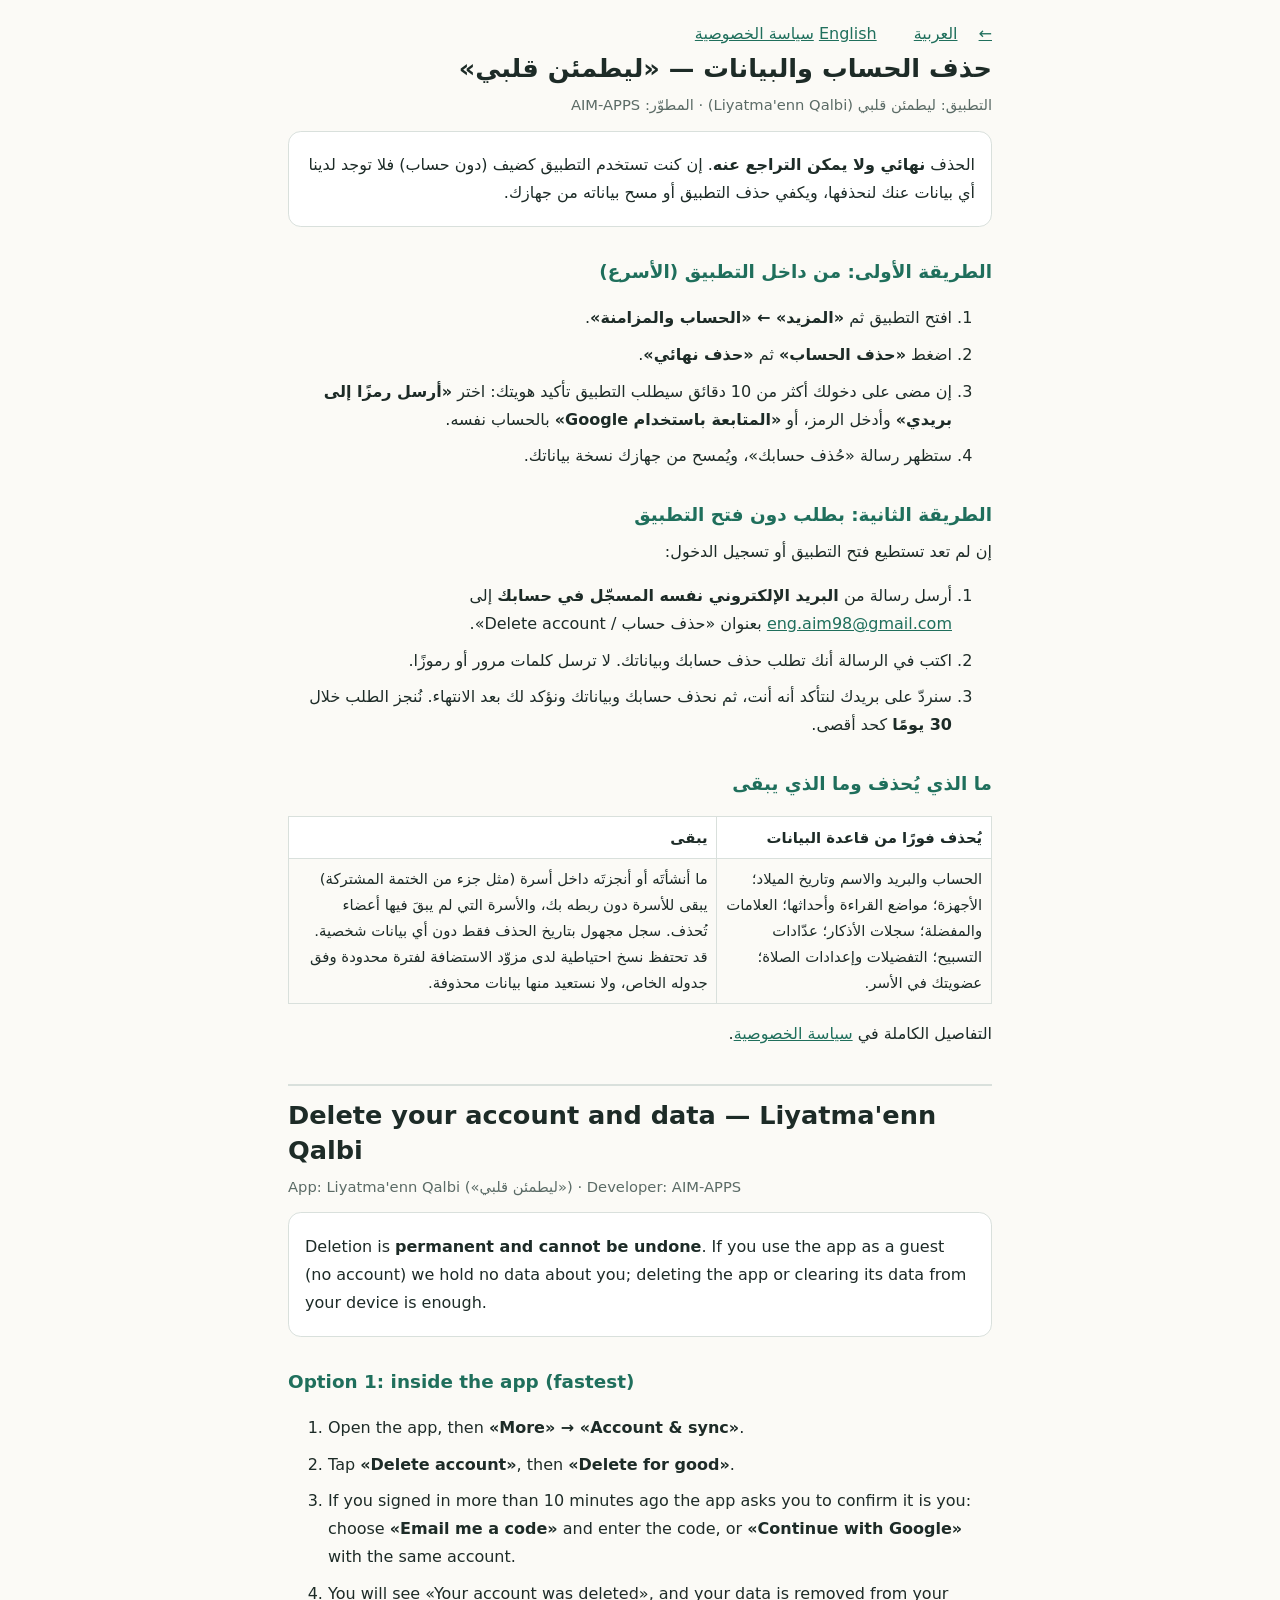
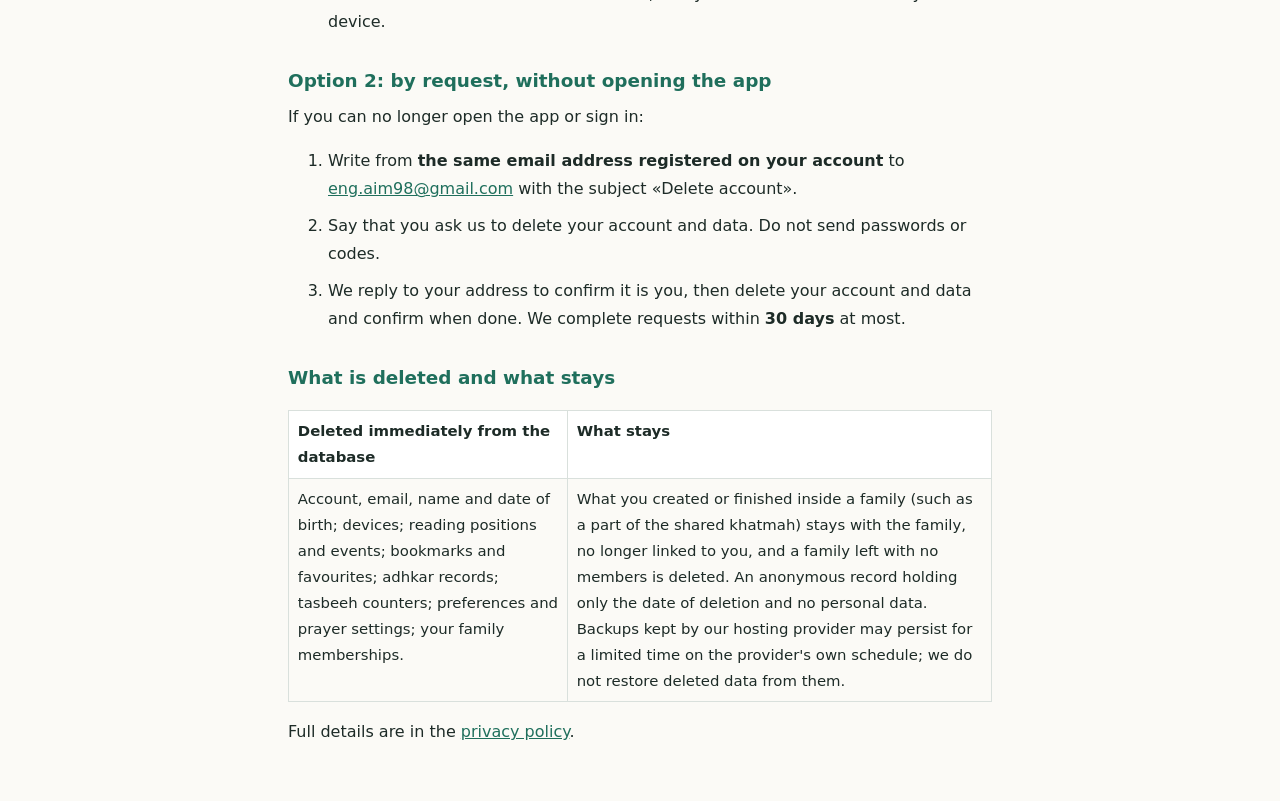
==== delete-account.html @ 9d1276d3 "Privacy policy and account deletion pages Co-Authored-By: Claude Sonnet 5.5 <noreply@anthropic.com>" ====
<!doctype html>
<html lang="ar" dir="rtl">
<head>
<meta charset="utf-8">
<meta name="viewport" content="width=device-width, initial-scale=1">
<title>حذف الحساب والبيانات · Delete account and data — ليطمئن قلبي</title>
<meta name="description" content="How to delete your Liyatma'enn Qalbi account and data, in the app or by request.">
<link rel="stylesheet" href="style.css">
</head>
<body>
<main>
<nav><a href="index.html">←</a> <a href="#ar">العربية</a> <a href="#en" lang="en" dir="ltr">English</a> <a href="privacy.html">سياسة الخصوصية</a></nav>

<section id="ar" lang="ar" dir="rtl">
<h1>حذف الحساب والبيانات — «ليطمئن قلبي»</h1>
<p class="muted">التطبيق: ليطمئن قلبي (Liyatma'enn Qalbi) · المطوّر: AIM-APPS</p>

<div class="card"><p>الحذف <strong>نهائي ولا يمكن التراجع عنه</strong>. إن كنت تستخدم التطبيق كضيف (دون حساب) فلا توجد لدينا أي بيانات عنك لنحذفها، ويكفي حذف التطبيق أو مسح بياناته من جهازك.</p></div>

<h2>الطريقة الأولى: من داخل التطبيق (الأسرع)</h2>
<ol>
<li>افتح التطبيق ثم <strong>«المزيد» ← «الحساب والمزامنة»</strong>.</li>
<li>اضغط <strong>«حذف الحساب»</strong> ثم <strong>«حذف نهائي»</strong>.</li>
<li>إن مضى على دخولك أكثر من 10 دقائق سيطلب التطبيق تأكيد هويتك: اختر <strong>«أرسل رمزًا إلى بريدي»</strong> وأدخل الرمز، أو <strong>«المتابعة باستخدام Google»</strong> بالحساب نفسه.</li>
<li>ستظهر رسالة «حُذف حسابك»، ويُمسح من جهازك نسخة بياناتك.</li>
</ol>

<h2>الطريقة الثانية: بطلب دون فتح التطبيق</h2>
<p>إن لم تعد تستطيع فتح التطبيق أو تسجيل الدخول:</p>
<ol>
<li>أرسل رسالة من <strong>البريد الإلكتروني نفسه المسجّل في حسابك</strong> إلى <a href="mailto:eng.aim98@gmail.com?subject=%D8%AD%D8%B0%D9%81%20%D8%AD%D8%B3%D8%A7%D8%A8%20Delete%20account">eng.aim98@gmail.com</a> بعنوان «حذف حساب / Delete account».</li>
<li>اكتب في الرسالة أنك تطلب حذف حسابك وبياناتك. لا ترسل كلمات مرور أو رموزًا.</li>
<li>سنردّ على بريدك لنتأكد أنه أنت، ثم نحذف حسابك وبياناتك ونؤكد لك بعد الانتهاء. نُنجز الطلب خلال <strong>30 يومًا</strong> كحد أقصى.</li>
</ol>

<h2>ما الذي يُحذف وما الذي يبقى</h2>
<div class="table-wrap"><table>
<tr><th>يُحذف فورًا من قاعدة البيانات</th><th>يبقى</th></tr>
<tr><td>الحساب والبريد والاسم وتاريخ الميلاد؛ الأجهزة؛ مواضع القراءة وأحداثها؛ العلامات والمفضلة؛ سجلات الأذكار؛ عدّادات التسبيح؛ التفضيلات وإعدادات الصلاة؛ عضويتك في الأسر.</td>
<td>ما أنشأتَه أو أنجزتَه داخل أسرة (مثل جزء من الختمة المشتركة) يبقى للأسرة دون ربطه بك، والأسرة التي لم يبقَ فيها أعضاء تُحذف. سجل مجهول بتاريخ الحذف فقط دون أي بيانات شخصية. قد تحتفظ نسخ احتياطية لدى مزوّد الاستضافة لفترة محدودة وفق جدوله الخاص، ولا نستعيد منها بيانات محذوفة.</td></tr>
</table></div>

<p>التفاصيل الكاملة في <a href="privacy.html">سياسة الخصوصية</a>.</p>
</section>

<section id="en" class="lang" lang="en" dir="ltr">
<h1>Delete your account and data — Liyatma'enn Qalbi</h1>
<p class="muted">App: Liyatma'enn Qalbi («ليطمئن قلبي») · Developer: AIM-APPS</p>

<div class="card"><p>Deletion is <strong>permanent and cannot be undone</strong>. If you use the app as a guest (no account) we hold no data about you; deleting the app or clearing its data from your device is enough.</p></div>

<h2>Option 1: inside the app (fastest)</h2>
<ol>
<li>Open the app, then <strong>«More» → «Account &amp; sync»</strong>.</li>
<li>Tap <strong>«Delete account»</strong>, then <strong>«Delete for good»</strong>.</li>
<li>If you signed in more than 10 minutes ago the app asks you to confirm it is you: choose <strong>«Email me a code»</strong> and enter the code, or <strong>«Continue with Google»</strong> with the same account.</li>
<li>You will see «Your account was deleted», and your data is removed from your device.</li>
</ol>

<h2>Option 2: by request, without opening the app</h2>
<p>If you can no longer open the app or sign in:</p>
<ol>
<li>Write from <strong>the same email address registered on your account</strong> to <a href="mailto:eng.aim98@gmail.com?subject=Delete%20account">eng.aim98@gmail.com</a> with the subject «Delete account».</li>
<li>Say that you ask us to delete your account and data. Do not send passwords or codes.</li>
<li>We reply to your address to confirm it is you, then delete your account and data and confirm when done. We complete requests within <strong>30 days</strong> at most.</li>
</ol>

<h2>What is deleted and what stays</h2>
<div class="table-wrap"><table>
<tr><th>Deleted immediately from the database</th><th>What stays</th></tr>
<tr><td>Account, email, name and date of birth; devices; reading positions and events; bookmarks and favourites; adhkar records; tasbeeh counters; preferences and prayer settings; your family memberships.</td>
<td>What you created or finished inside a family (such as a part of the shared khatmah) stays with the family, no longer linked to you, and a family left with no members is deleted. An anonymous record holding only the date of deletion and no personal data. Backups kept by our hosting provider may persist for a limited time on the provider's own schedule; we do not restore deleted data from them.</td></tr>
</table></div>

<p>Full details are in the <a href="privacy.html#en">privacy policy</a>.</p>
</section>
</main>
</body>
</html>
---- style.css ----
:root{--bg:#fbfaf6;--fg:#1d2b27;--muted:#5b6b66;--line:#d9e0dc;--accent:#1f6f5c;--card:#fff}
@media (prefers-color-scheme:dark){:root{--bg:#10201c;--fg:#e8f0ed;--muted:#a7b8b2;--line:#2b403a;--accent:#6fcfb4;--card:#162a25}}
*{box-sizing:border-box}
body{margin:0;background:var(--bg);color:var(--fg);font:16px/1.75 system-ui,-apple-system,"Segoe UI",Tahoma,sans-serif}
main{max-width:46rem;margin:0 auto;padding:1.25rem 1rem 3rem}
h1{font-size:1.6rem;line-height:1.35;margin:.2rem 0 .4rem}
h2{font-size:1.15rem;margin:1.8rem 0 .4rem;color:var(--accent)}
p,li{margin:.4rem 0}
a{color:var(--accent)}
.muted{color:var(--muted);font-size:.92rem}
.lang{border-top:2px solid var(--line);margin-top:2.2rem;padding-top:.6rem}
.card{background:var(--card);border:1px solid var(--line);border-radius:.8rem;padding:.8rem 1rem;margin:.8rem 0}
table{width:100%;border-collapse:collapse;margin:.6rem 0;font-size:.93rem}
th,td{border:1px solid var(--line);padding:.45rem .55rem;vertical-align:top;text-align:start}
th{background:var(--card)}
.table-wrap{overflow-x:auto}
nav a{margin-inline-end:1rem}
ol li{margin:.55rem 0}
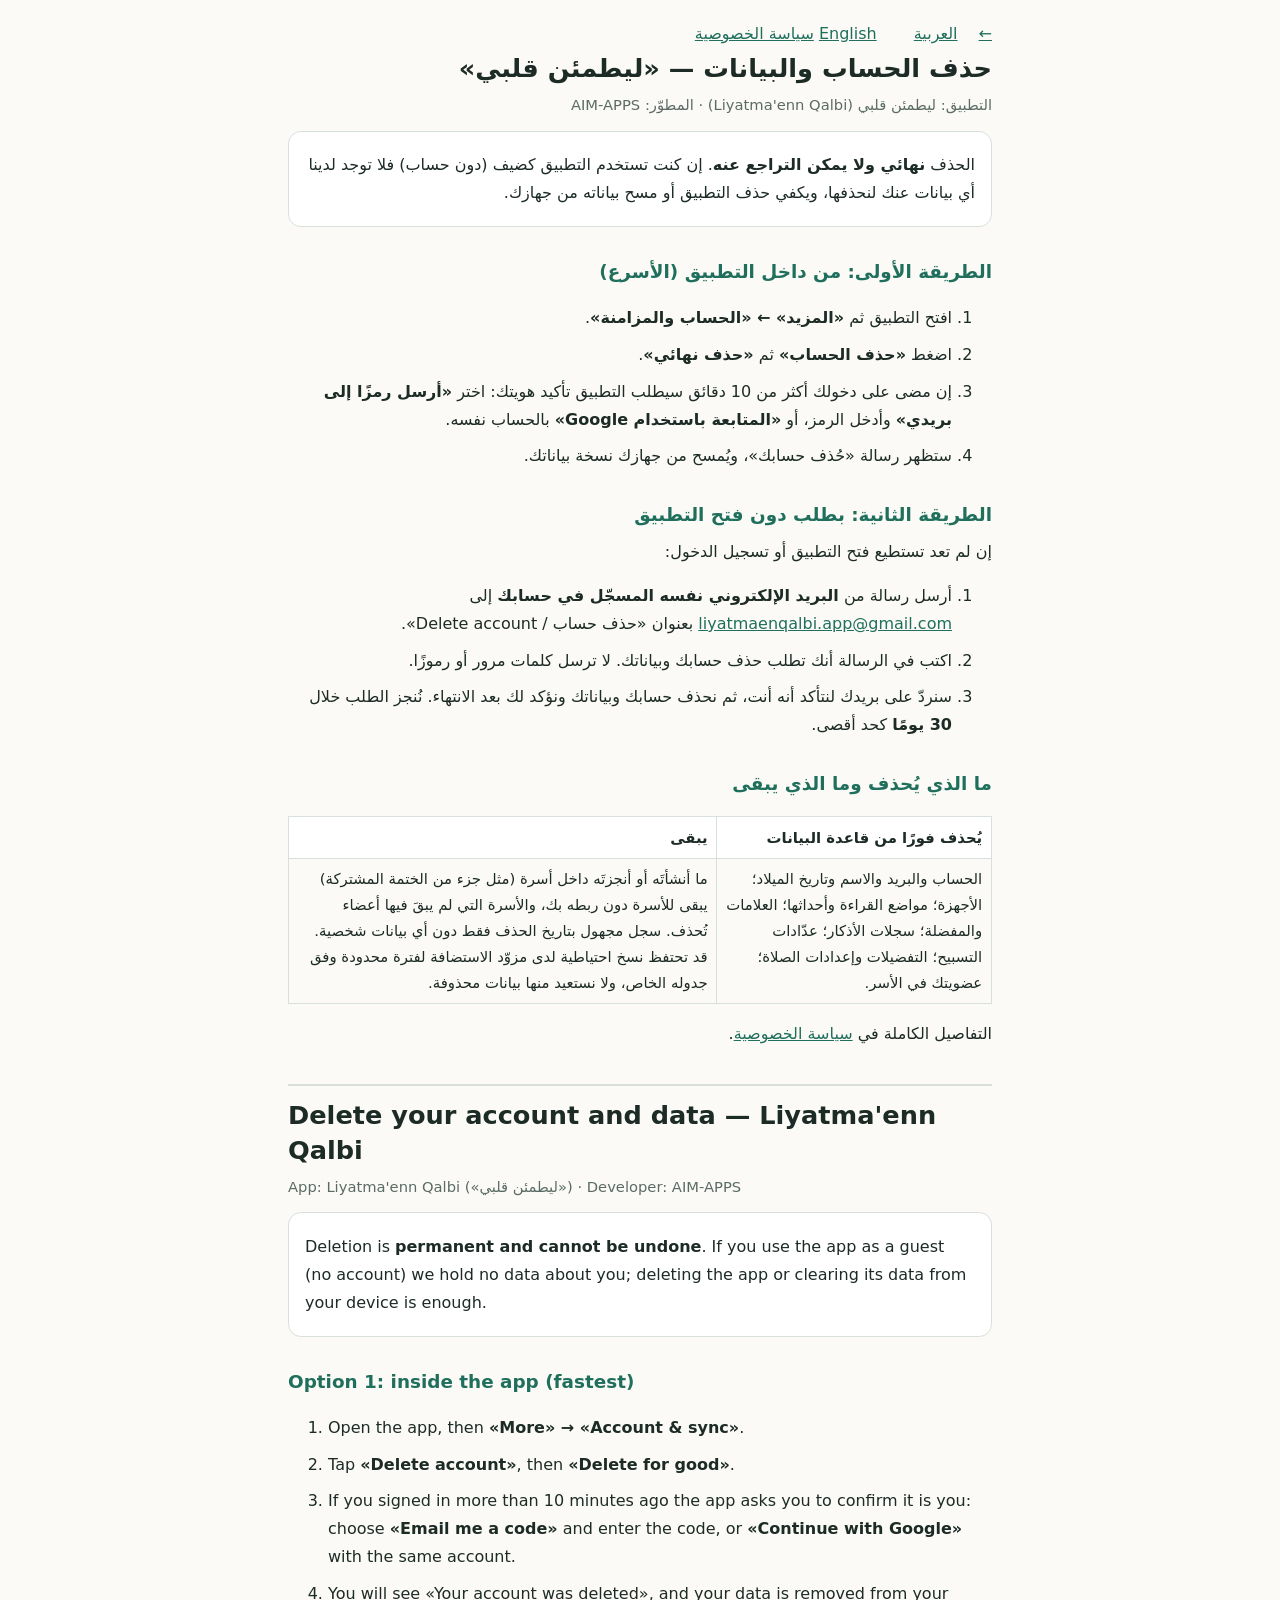
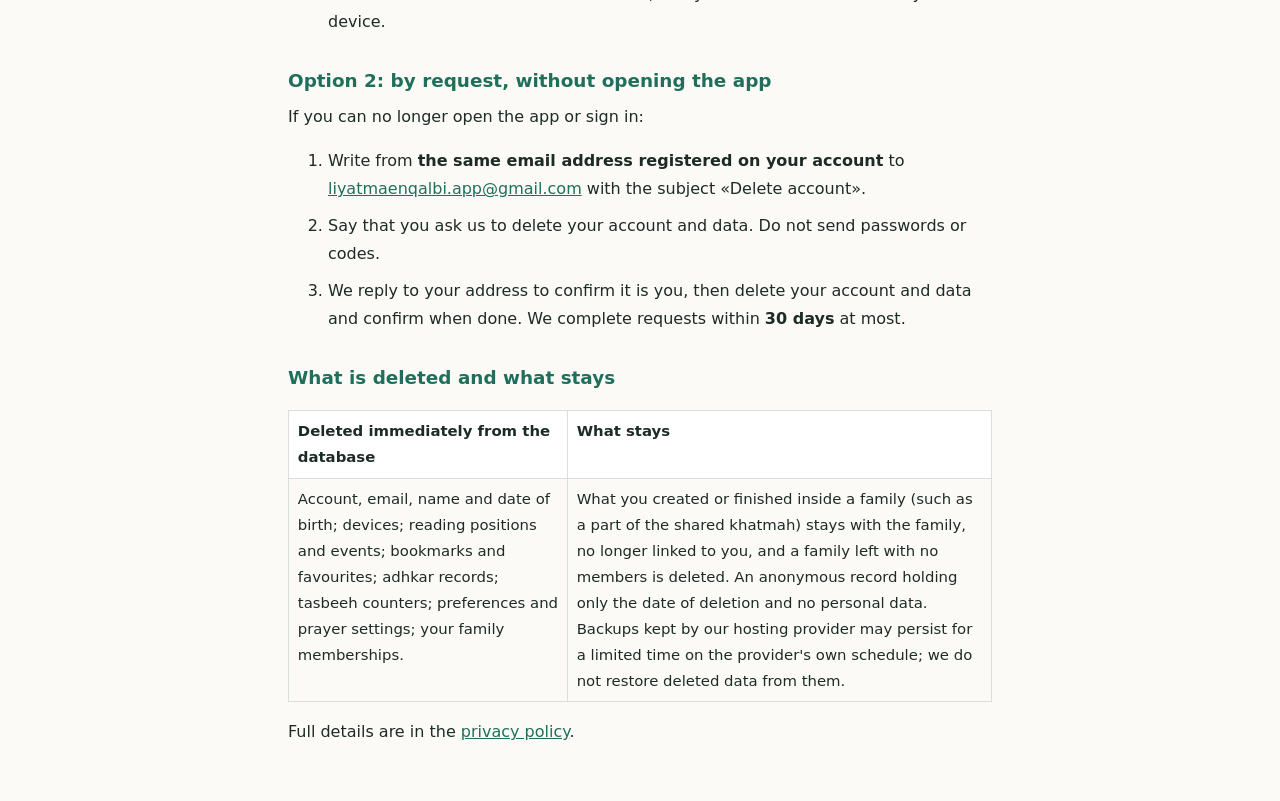
==== commit 80d5c36a: "Update contact email to the app address" ====
--- a/delete-account.html
+++ b/delete-account.html
@@ -28,7 +28,7 @@
 <h2>الطريقة الثانية: بطلب دون فتح التطبيق</h2>
 <p>إن لم تعد تستطيع فتح التطبيق أو تسجيل الدخول:</p>
 <ol>
-<li>أرسل رسالة من <strong>البريد الإلكتروني نفسه المسجّل في حسابك</strong> إلى <a href="mailto:eng.aim98@gmail.com?subject=%D8%AD%D8%B0%D9%81%20%D8%AD%D8%B3%D8%A7%D8%A8%20Delete%20account">eng.aim98@gmail.com</a> بعنوان «حذف حساب / Delete account».</li>
+<li>أرسل رسالة من <strong>البريد الإلكتروني نفسه المسجّل في حسابك</strong> إلى <a href="mailto:liyatmaenqalbi.app@gmail.com?subject=%D8%AD%D8%B0%D9%81%20%D8%AD%D8%B3%D8%A7%D8%A8%20Delete%20account">liyatmaenqalbi.app@gmail.com</a> بعنوان «حذف حساب / Delete account».</li>
 <li>اكتب في الرسالة أنك تطلب حذف حسابك وبياناتك. لا ترسل كلمات مرور أو رموزًا.</li>
 <li>سنردّ على بريدك لنتأكد أنه أنت، ثم نحذف حسابك وبياناتك ونؤكد لك بعد الانتهاء. نُنجز الطلب خلال <strong>30 يومًا</strong> كحد أقصى.</li>
 </ol>
@@ -60,7 +60,7 @@
 <h2>Option 2: by request, without opening the app</h2>
 <p>If you can no longer open the app or sign in:</p>
 <ol>
-<li>Write from <strong>the same email address registered on your account</strong> to <a href="mailto:eng.aim98@gmail.com?subject=Delete%20account">eng.aim98@gmail.com</a> with the subject «Delete account».</li>
+<li>Write from <strong>the same email address registered on your account</strong> to <a href="mailto:liyatmaenqalbi.app@gmail.com?subject=Delete%20account">liyatmaenqalbi.app@gmail.com</a> with the subject «Delete account».</li>
 <li>Say that you ask us to delete your account and data. Do not send passwords or codes.</li>
 <li>We reply to your address to confirm it is you, then delete your account and data and confirm when done. We complete requests within <strong>30 days</strong> at most.</li>
 </ol>
